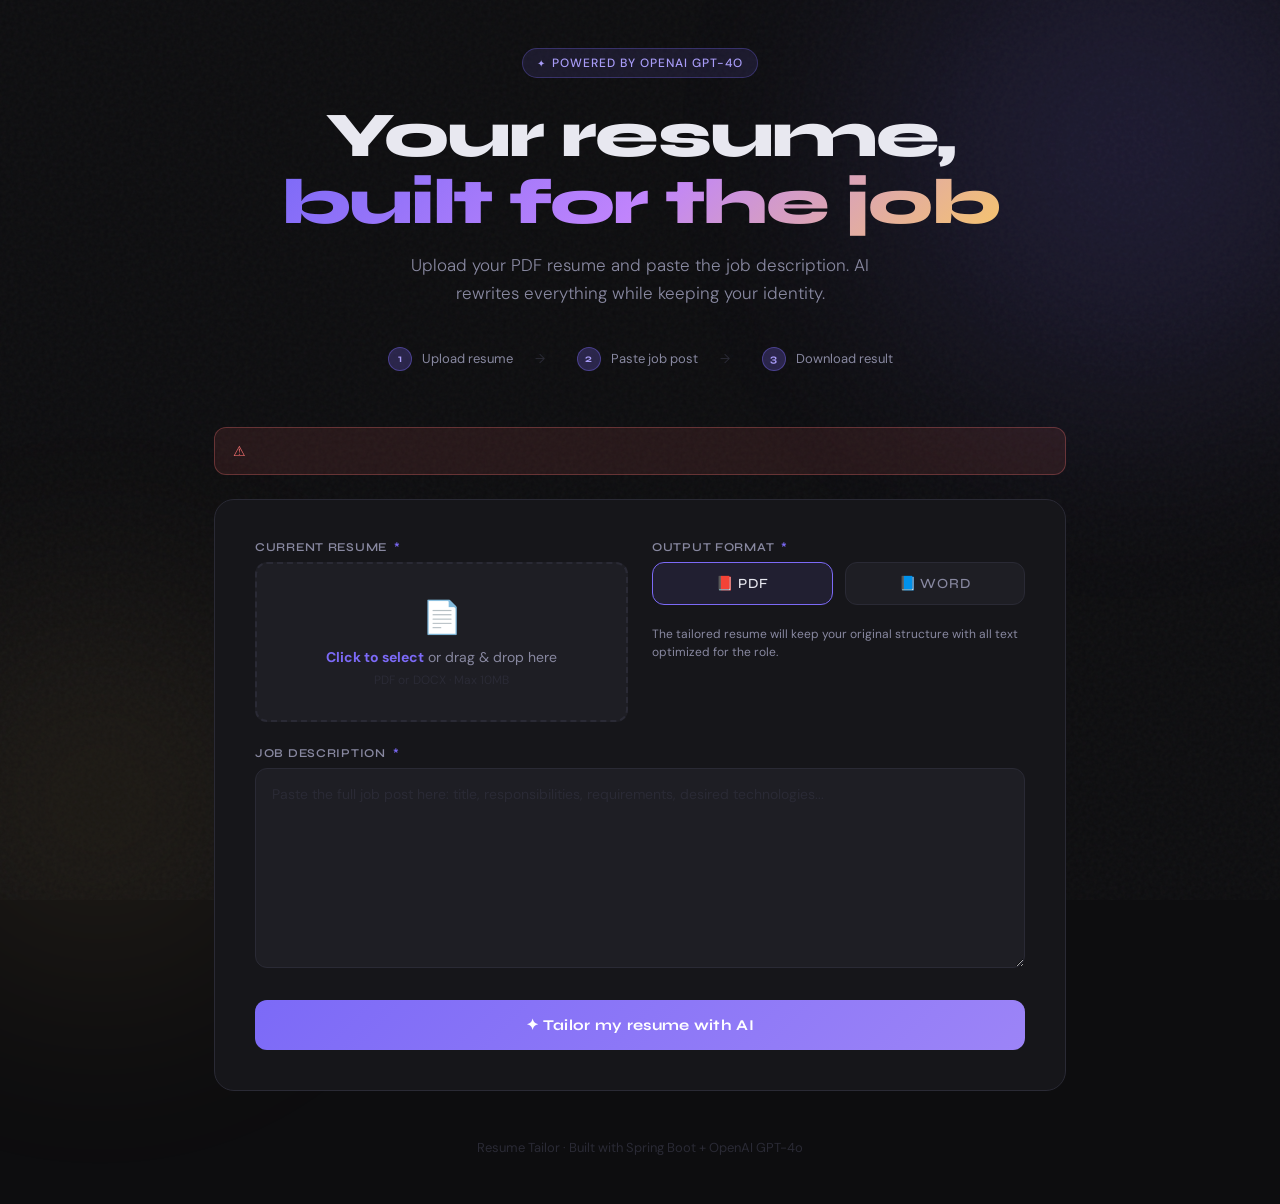
==== src/main/resources/templates/index.html @ 1d0f7785 "base project" ====
<!DOCTYPE html>
<html lang="en" xmlns:th="http://www.thymeleaf.org">
<head>
    <meta charset="UTF-8">
    <meta name="viewport" content="width=device-width, initial-scale=1.0">
    <title>Resume Tailor — AI-Powered Resume Builder</title>
    <link rel="preconnect" href="https://fonts.googleapis.com">
    <link href="https://fonts.googleapis.com/css2?family=Syne:wght@400;600;700;800&family=DM+Sans:wght@300;400;500&display=swap" rel="stylesheet">
    <style>
        *, *::before, *::after { box-sizing: border-box; margin: 0; padding: 0; }

        :root {
            --bg: #0d0d0f;
            --surface: #16161a;
            --surface-2: #1e1e24;
            --border: #2a2a35;
            --accent: #7c6af7;
            --accent-glow: rgba(124, 106, 247, 0.25);
            --accent-2: #f7c56a;
            --text: #e8e8f0;
            --text-muted: #8888a0;
            --success: #4ade80;
            --error: #f87171;
            --radius: 12px;
        }

        body {
            background: var(--bg);
            color: var(--text);
            font-family: 'DM Sans', sans-serif;
            min-height: 100vh;
            overflow-x: hidden;
        }

        /* Background noise texture */
        body::before {
            content: '';
            position: fixed;
            inset: 0;
            background-image: url("data:image/svg+xml,%3Csvg viewBox='0 0 256 256' xmlns='http://www.w3.org/2000/svg'%3E%3Cfilter id='noise'%3E%3CfeTurbulence type='fractalNoise' baseFrequency='0.9' numOctaves='4' stitchTiles='stitch'/%3E%3C/filter%3E%3Crect width='100%25' height='100%25' filter='url(%23noise)' opacity='0.04'/%3E%3C/svg%3E");
            pointer-events: none;
            z-index: 0;
        }

        /* Glow orbs */
        .orb {
            position: fixed;
            border-radius: 50%;
            filter: blur(120px);
            pointer-events: none;
            z-index: 0;
            opacity: 0.15;
        }
        .orb-1 { width: 500px; height: 500px; background: var(--accent); top: -100px; right: -100px; }
        .orb-2 { width: 400px; height: 400px; background: var(--accent-2); bottom: -100px; left: -100px; opacity: 0.08; }

        /* Layout */
        .wrapper {
            position: relative;
            z-index: 1;
            max-width: 900px;
            margin: 0 auto;
            padding: 48px 24px;
        }

        /* Header */
        header {
            text-align: center;
            margin-bottom: 56px;
            animation: fadeDown 0.6s ease both;
        }

        .badge {
            display: inline-flex;
            align-items: center;
            gap: 6px;
            background: rgba(124, 106, 247, 0.12);
            border: 1px solid rgba(124, 106, 247, 0.3);
            color: #a89cf7;
            font-size: 12px;
            font-weight: 500;
            letter-spacing: 0.08em;
            text-transform: uppercase;
            padding: 6px 14px;
            border-radius: 999px;
            margin-bottom: 24px;
        }
        .badge::before { content: '✦'; font-size: 10px; }

        h1 {
            font-family: 'Syne', sans-serif;
            font-size: clamp(36px, 6vw, 64px);
            font-weight: 800;
            line-height: 1.05;
            letter-spacing: -0.03em;
            margin-bottom: 16px;
        }
        h1 .highlight {
            background: linear-gradient(135deg, var(--accent) 0%, #c084fc 50%, var(--accent-2) 100%);
            -webkit-background-clip: text;
            -webkit-text-fill-color: transparent;
            background-clip: text;
        }

        .subtitle {
            color: var(--text-muted);
            font-size: 17px;
            font-weight: 300;
            max-width: 480px;
            margin: 0 auto;
            line-height: 1.6;
        }

        /* Steps */
        .steps {
            display: flex;
            justify-content: center;
            gap: 32px;
            margin: 40px 0 48px;
            flex-wrap: wrap;
        }
        .step {
            display: flex;
            align-items: center;
            gap: 10px;
            font-size: 13px;
            color: var(--text-muted);
        }
        .step-num {
            width: 24px; height: 24px;
            border-radius: 50%;
            background: var(--accent-glow);
            border: 1px solid rgba(124,106,247,0.4);
            color: #a89cf7;
            font-size: 11px;
            font-weight: 700;
            display: flex; align-items: center; justify-content: center;
            font-family: 'Syne', sans-serif;
        }
        .step:not(:last-child)::after {
            content: '→';
            margin-left: 12px;
            color: var(--border);
        }

        /* Error banner */
        .alert {
            padding: 14px 18px;
            border-radius: var(--radius);
            margin-bottom: 24px;
            font-size: 14px;
            display: flex;
            align-items: center;
            gap: 10px;
            animation: fadeDown 0.4s ease both;
        }
        .alert-error {
            background: rgba(248,113,113,0.1);
            border: 1px solid rgba(248,113,113,0.3);
            color: var(--error);
        }

        /* Form card */
        .card {
            background: var(--surface);
            border: 1px solid var(--border);
            border-radius: 20px;
            padding: 40px;
            animation: fadeUp 0.6s ease 0.1s both;
            transition: box-shadow 0.3s;
        }
        .card:hover {
            box-shadow: 0 0 60px rgba(124,106,247,0.06);
        }

        .form-grid {
            display: grid;
            grid-template-columns: 1fr 1fr;
            gap: 24px;
        }
        @media (max-width: 680px) {
            .form-grid { grid-template-columns: 1fr; }
        }

        .field {
            display: flex;
            flex-direction: column;
            gap: 8px;
        }
        .field.full { grid-column: 1 / -1; }

        label {
            font-family: 'Syne', sans-serif;
            font-size: 12px;
            font-weight: 600;
            letter-spacing: 0.06em;
            text-transform: uppercase;
            color: var(--text-muted);
        }
        label span { color: var(--accent); margin-left: 3px; }

        /* Upload zone */
        .upload-zone {
            position: relative;
            border: 2px dashed var(--border);
            border-radius: var(--radius);
            padding: 32px 20px;
            text-align: center;
            cursor: pointer;
            transition: all 0.2s;
            background: var(--surface-2);
        }
        .upload-zone:hover, .upload-zone.drag-over {
            border-color: var(--accent);
            background: rgba(124,106,247,0.05);
        }
        .upload-zone input[type="file"] {
            position: absolute;
            inset: 0;
            opacity: 0;
            cursor: pointer;
            width: 100%;
            height: 100%;
        }
        .upload-icon {
            font-size: 32px;
            margin-bottom: 10px;
            display: block;
            filter: grayscale(0.3);
        }
        .upload-text { font-size: 14px; color: var(--text-muted); }
        .upload-text strong { color: var(--accent); }
        .upload-hint { font-size: 12px; color: var(--border); margin-top: 6px; }
        .file-selected { font-size: 13px; color: var(--success); margin-top: 8px; font-weight: 500; display: none; }

        /* Textarea */
        textarea {
            background: var(--surface-2);
            border: 1px solid var(--border);
            border-radius: var(--radius);
            color: var(--text);
            font-family: 'DM Sans', sans-serif;
            font-size: 14px;
            line-height: 1.6;
            padding: 14px 16px;
            resize: vertical;
            min-height: 200px;
            width: 100%;
            transition: border-color 0.2s, box-shadow 0.2s;
            outline: none;
        }
        textarea:focus {
            border-color: var(--accent);
            box-shadow: 0 0 0 3px var(--accent-glow);
        }
        textarea::placeholder { color: var(--border); }

        /* Format selector */
        .format-options {
            display: flex;
            gap: 12px;
        }
        .format-option {
            flex: 1;
            position: relative;
        }
        .format-option input[type="radio"] { position: absolute; opacity: 0; }
        .format-label {
            display: flex;
            align-items: center;
            justify-content: center;
            gap: 8px;
            padding: 12px;
            border: 1px solid var(--border);
            border-radius: var(--radius);
            cursor: pointer;
            font-size: 14px;
            font-weight: 500;
            background: var(--surface-2);
            transition: all 0.2s;
            color: var(--text-muted);
        }
        .format-option input:checked + .format-label {
            border-color: var(--accent);
            background: rgba(124,106,247,0.1);
            color: var(--text);
        }
        .format-label:hover { border-color: rgba(124,106,247,0.4); }

        /* Submit button */
        .btn-submit {
            width: 100%;
            padding: 16px;
            background: linear-gradient(135deg, var(--accent), #9c84f7);
            color: white;
            border: none;
            border-radius: var(--radius);
            font-family: 'Syne', sans-serif;
            font-size: 15px;
            font-weight: 700;
            letter-spacing: 0.02em;
            cursor: pointer;
            transition: all 0.2s;
            position: relative;
            overflow: hidden;
            margin-top: 8px;
        }
        .btn-submit:hover {
            transform: translateY(-1px);
            box-shadow: 0 8px 30px rgba(124,106,247,0.4);
        }
        .btn-submit:active { transform: translateY(0); }
        .btn-submit:disabled {
            opacity: 0.6;
            cursor: not-allowed;
            transform: none;
        }

        /* Loading overlay */
        .loading-overlay {
            display: none;
            position: fixed;
            inset: 0;
            background: rgba(13,13,15,0.85);
            backdrop-filter: blur(8px);
            z-index: 100;
            align-items: center;
            justify-content: center;
            flex-direction: column;
            gap: 20px;
        }
        .loading-overlay.active { display: flex; }

        .spinner {
            width: 48px; height: 48px;
            border: 3px solid var(--border);
            border-top-color: var(--accent);
            border-radius: 50%;
            animation: spin 0.8s linear infinite;
        }

        .loading-text {
            font-family: 'Syne', sans-serif;
            font-size: 16px;
            color: var(--text-muted);
        }
        .loading-steps { display: flex; flex-direction: column; gap: 8px; margin-top: 8px; }
        .loading-step {
            font-size: 13px;
            color: var(--border);
            display: flex;
            align-items: center;
            gap: 8px;
        }
        .loading-step.active { color: var(--text); }
        .loading-step::before { content: '○'; }
        .loading-step.active::before { content: '◉'; color: var(--accent); }

        /* Footer */
        footer {
            text-align: center;
            margin-top: 48px;
            color: var(--border);
            font-size: 13px;
        }

        /* Animations */
        @keyframes fadeDown {
            from { opacity: 0; transform: translateY(-12px); }
            to { opacity: 1; transform: translateY(0); }
        }
        @keyframes fadeUp {
            from { opacity: 0; transform: translateY(16px); }
            to { opacity: 1; transform: translateY(0); }
        }
        @keyframes spin { to { transform: rotate(360deg); } }
    </style>
</head>
<body>

<div class="orb orb-1"></div>
<div class="orb orb-2"></div>

<div class="loading-overlay" id="loadingOverlay">
    <div class="spinner"></div>
    <div class="loading-text">Processing your resume...</div>
    <div class="loading-steps">
        <div class="loading-step active" id="step-extract">Extracting text from PDF</div>
        <div class="loading-step" id="step-ai">Analyzing with AI (GPT-4o)</div>
        <div class="loading-step" id="step-generate">Generating tailored resume</div>
    </div>
</div>

<div class="wrapper">
    <header>
        <div class="badge">Powered by OpenAI GPT-4o</div>
        <h1>Your resume,<br><span class="highlight">built for the job</span></h1>
        <p class="subtitle">Upload your PDF resume and paste the job description. AI rewrites everything while keeping your identity.</p>

        <div class="steps">
            <div class="step"><span class="step-num">1</span> Upload resume</div>
            <div class="step"><span class="step-num">2</span> Paste job post</div>
            <div class="step"><span class="step-num">3</span> Download result</div>
        </div>
    </header>

    <!-- Error alert -->
    <div th:if="${error}" class="alert alert-error">
        ⚠ <span th:text="${error}"></span>
    </div>

    <div class="card">
        <form th:action="@{/tailor}" method="post" enctype="multipart/form-data" id="tailorForm">
            <div class="form-grid">

                <!-- Upload -->
                <div class="field">
                    <label>Current Resume <span>*</span></label>
                    <div class="upload-zone" id="uploadZone">
                        <input type="file" name="resumeFile" id="resumeFile" accept=".pdf,.docx" required>
                        <span class="upload-icon">📄</span>
                        <div class="upload-text"><strong>Click to select</strong> or drag &amp; drop here</div>
                        <div class="upload-hint">PDF or DOCX · Max 10MB</div>
                        <div class="file-selected" id="fileSelected">✓ <span id="fileName"></span></div>
                    </div>
                </div>

                <!-- Format -->
                <div class="field">
                    <label>Output Format <span>*</span></label>
                    <div class="format-options">
                        <div class="format-option">
                            <input type="radio" name="outputFormat" id="formatPdf" value="pdf" checked>
                            <label class="format-label" for="formatPdf">
                                📕 PDF
                            </label>
                        </div>
                        <div class="format-option">
                            <input type="radio" name="outputFormat" id="formatDocx" value="docx">
                            <label class="format-label" for="formatDocx">
                                📘 Word
                            </label>
                        </div>
                    </div>
                    <p style="font-size:12px; color: var(--text-muted); margin-top: 12px; line-height:1.5;">
                        The tailored resume will keep your original structure with all text optimized for the role.
                    </p>
                </div>

                <!-- Job description -->
                <div class="field full">
                    <label>Job Description <span>*</span></label>
                    <textarea name="jobDescription" id="jobDescription"
                              placeholder="Paste the full job post here: title, responsibilities, requirements, desired technologies..."
                              required></textarea>
                </div>

                <div class="field full">
                    <button type="submit" class="btn-submit" id="submitBtn">
                        ✦ Tailor my resume with AI
                    </button>
                </div>

            </div>
        </form>
    </div>

    <footer>
        Resume Tailor · Built with Spring Boot + OpenAI GPT-4o
    </footer>
</div>

<script>
    // File upload feedback
    const fileInput = document.getElementById('resumeFile');
    const fileSelected = document.getElementById('fileSelected');
    const fileName = document.getElementById('fileName');
    const uploadZone = document.getElementById('uploadZone');

    fileInput.addEventListener('change', () => {
        if (fileInput.files.length > 0) {
            fileName.textContent = fileInput.files[0].name;
            fileSelected.style.display = 'block';
            uploadZone.style.borderColor = 'var(--success)';
        }
    });

    // Drag and drop
    const allowedTypes = [
        'application/pdf',
        'application/vnd.openxmlformats-officedocument.wordprocessingml.document'
    ];
    uploadZone.addEventListener('dragover', (e) => { e.preventDefault(); uploadZone.classList.add('drag-over'); });
    uploadZone.addEventListener('dragleave', () => uploadZone.classList.remove('drag-over'));
    uploadZone.addEventListener('drop', (e) => {
        e.preventDefault();
        uploadZone.classList.remove('drag-over');
        const dt = e.dataTransfer;
        if (dt.files.length > 0 && allowedTypes.includes(dt.files[0].type)) {
            fileInput.files = dt.files;
            fileName.textContent = dt.files[0].name;
            fileSelected.style.display = 'block';
            uploadZone.style.borderColor = 'var(--success)';
        }
    });

    // Loading animation
    const form = document.getElementById('tailorForm');
    const overlay = document.getElementById('loadingOverlay');
    const submitBtn = document.getElementById('submitBtn');

    form.addEventListener('submit', () => {
        overlay.classList.add('active');
        submitBtn.disabled = true;

        // Animate steps
        setTimeout(() => { document.getElementById('step-ai').classList.add('active'); }, 2000);
        setTimeout(() => { document.getElementById('step-generate').classList.add('active'); }, 8000);
    });
</script>
</body>
</html>
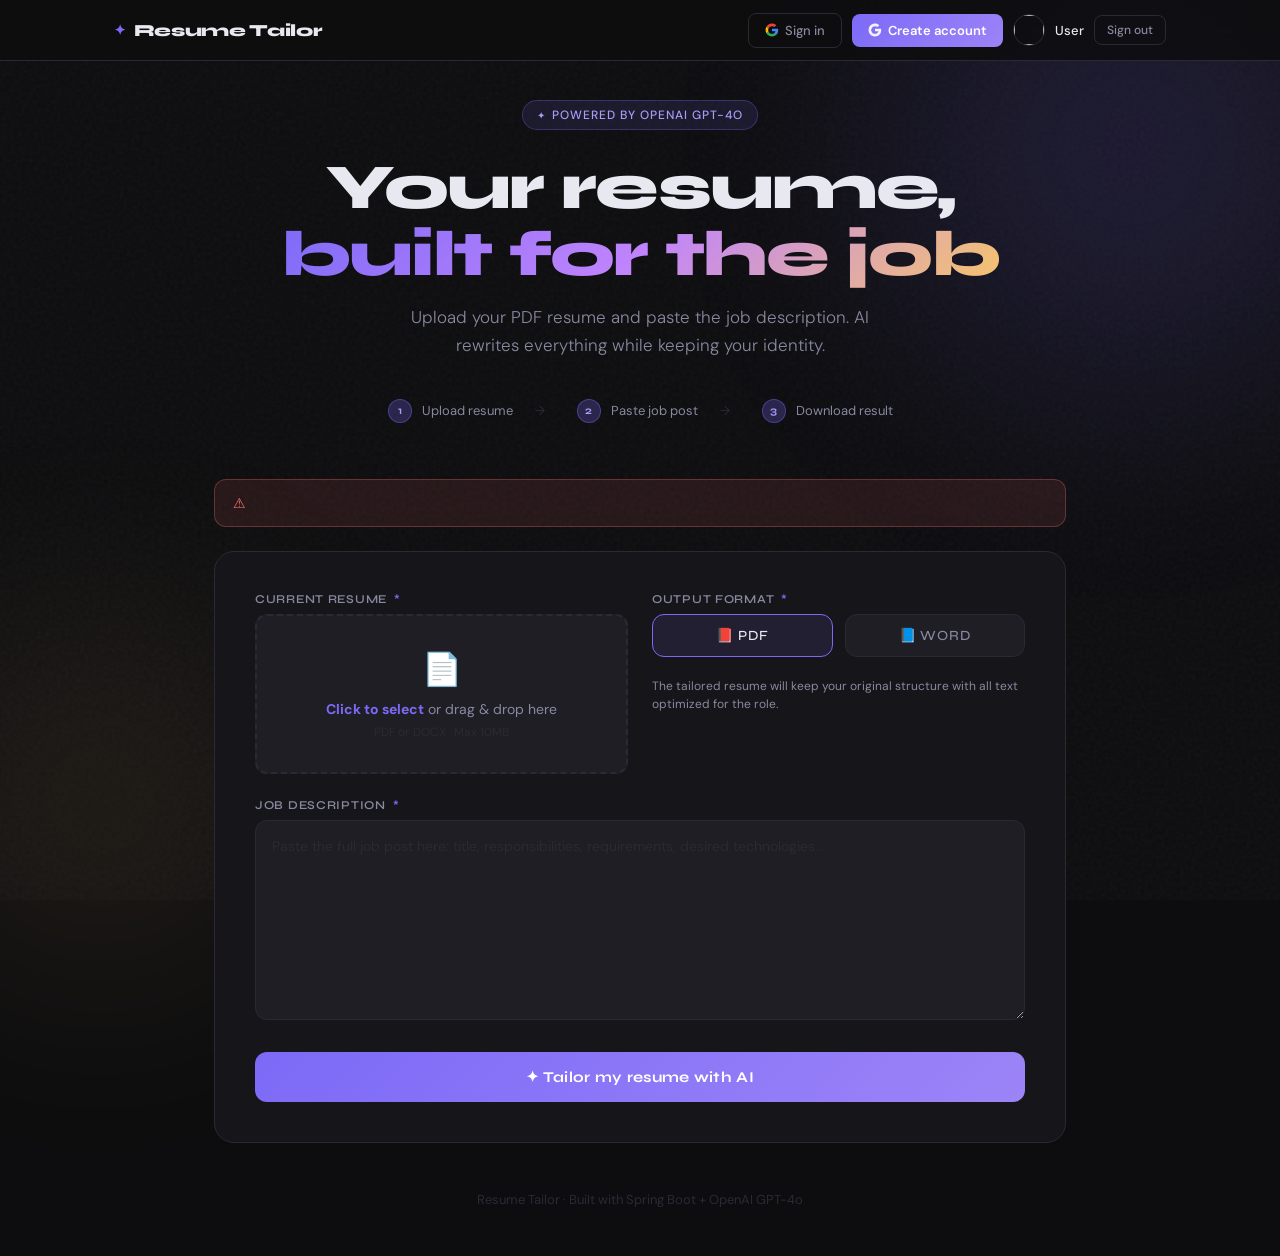
==== commit 88171a35: "feat: login, logout, sign in" ====
--- a/src/main/resources/templates/index.html
+++ b/src/main/resources/templates/index.html
@@ -1,5 +1,5 @@
 <!DOCTYPE html>
-<html lang="en" xmlns:th="http://www.thymeleaf.org">
+<html lang="en" xmlns:th="http://www.thymeleaf.org" xmlns:sec="http://www.thymeleaf.org/extras/spring-security">
 <head>
     <meta charset="UTF-8">
     <meta name="viewport" content="width=device-width, initial-scale=1.0">
@@ -60,7 +60,7 @@
             z-index: 1;
             max-width: 900px;
             margin: 0 auto;
-            padding: 48px 24px;
+            padding: 100px 24px 48px;
         }
 
         /* Header */
@@ -356,6 +356,135 @@
         .loading-step::before { content: '○'; }
         .loading-step.active::before { content: '◉'; color: var(--accent); }
 
+        /* Top Navigation Bar */
+        .topbar {
+            position: fixed;
+            top: 0;
+            left: 0;
+            right: 0;
+            z-index: 50;
+            background: rgba(13, 13, 15, 0.85);
+            backdrop-filter: blur(16px);
+            -webkit-backdrop-filter: blur(16px);
+            border-bottom: 1px solid var(--border);
+        }
+
+        .topbar-inner {
+            max-width: 1100px;
+            margin: 0 auto;
+            padding: 0 24px;
+            height: 60px;
+            display: flex;
+            align-items: center;
+            justify-content: space-between;
+        }
+
+        .topbar-brand {
+            font-family: 'Syne', sans-serif;
+            font-weight: 800;
+            font-size: 17px;
+            letter-spacing: -0.02em;
+            color: var(--text);
+            text-decoration: none;
+            display: flex;
+            align-items: center;
+            gap: 8px;
+        }
+        .topbar-brand::before {
+            content: '✦';
+            color: var(--accent);
+            font-size: 14px;
+        }
+
+        .topbar-actions {
+            display: flex;
+            align-items: center;
+            gap: 10px;
+        }
+
+        .btn-nav-outline {
+            padding: 8px 16px;
+            border: 1px solid var(--border);
+            border-radius: 8px;
+            background: transparent;
+            color: var(--text-muted);
+            font-family: 'DM Sans', sans-serif;
+            font-size: 13px;
+            font-weight: 500;
+            text-decoration: none;
+            cursor: pointer;
+            transition: all 0.2s;
+            display: inline-flex;
+            align-items: center;
+            gap: 6px;
+        }
+        .btn-nav-outline:hover {
+            border-color: var(--accent);
+            color: var(--text);
+        }
+
+        .btn-nav-primary {
+            padding: 8px 16px;
+            border: none;
+            border-radius: 8px;
+            background: linear-gradient(135deg, var(--accent), #9c84f7);
+            color: white;
+            font-family: 'DM Sans', sans-serif;
+            font-size: 13px;
+            font-weight: 600;
+            text-decoration: none;
+            cursor: pointer;
+            transition: all 0.2s;
+            display: inline-flex;
+            align-items: center;
+            gap: 6px;
+        }
+        .btn-nav-primary:hover {
+            transform: translateY(-1px);
+            box-shadow: 0 4px 16px rgba(124, 106, 247, 0.4);
+        }
+
+        .user-menu {
+            display: flex;
+            align-items: center;
+            gap: 10px;
+        }
+
+        .user-avatar {
+            width: 32px;
+            height: 32px;
+            border-radius: 50%;
+            border: 1px solid var(--border);
+            object-fit: cover;
+        }
+
+        .user-name {
+            font-size: 13px;
+            color: var(--text);
+            font-weight: 500;
+            max-width: 140px;
+            white-space: nowrap;
+            overflow: hidden;
+            text-overflow: ellipsis;
+        }
+
+        .btn-logout {
+            padding: 6px 12px;
+            border: 1px solid var(--border);
+            border-radius: 8px;
+            background: transparent;
+            color: var(--text-muted);
+            font-family: 'DM Sans', sans-serif;
+            font-size: 12px;
+            font-weight: 500;
+            cursor: pointer;
+            transition: all 0.2s;
+        }
+        .btn-logout:hover {
+            border-color: var(--error);
+            color: var(--error);
+        }
+
         /* Footer */
         footer {
             text-align: center;
@@ -377,6 +506,46 @@
     </style>
 </head>
 <body>
+
+<nav class="topbar">
+    <div class="topbar-inner">
+        <a href="/" class="topbar-brand">Resume Tailor</a>
+        <div class="topbar-actions">
+            <!-- Not authenticated -->
+            <div sec:authorize="!isAuthenticated()" style="display:flex;align-items:center;gap:10px;">
+                <a href="/oauth2/authorization/google" class="btn-nav-outline">
+                    <svg width="14" height="14" viewBox="0 0 24 24" fill="none" xmlns="http://www.w3.org/2000/svg">
+                        <path d="M22.56 12.25c0-.78-.07-1.53-.2-2.25H12v4.26h5.92c-.26 1.37-1.04 2.53-2.21 3.31v2.77h3.57c2.08-1.92 3.28-4.74 3.28-8.09z" fill="#4285F4"/>
+                        <path d="M12 23c2.97 0 5.46-.98 7.28-2.66l-3.57-2.77c-.98.66-2.23 1.06-3.71 1.06-2.86 0-5.29-1.93-6.16-4.53H2.18v2.84C3.99 20.53 7.7 23 12 23z" fill="#34A853"/>
+                        <path d="M5.84 14.09c-.22-.66-.35-1.36-.35-2.09s.13-1.43.35-2.09V7.07H2.18C1.43 8.55 1 10.22 1 12s.43 3.45 1.18 4.93l3.66-2.84z" fill="#FBBC05"/>
+                        <path d="M12 5.38c1.62 0 3.06.56 4.21 1.64l3.15-3.15C17.45 2.09 14.97 1 12 1 7.7 1 3.99 3.47 2.18 7.07l3.66 2.84c.87-2.6 3.3-4.53 6.16-4.53z" fill="#EA4335"/>
+                    </svg>
+                    Sign in
+                </a>
+                <a href="/oauth2/authorization/google" class="btn-nav-primary">
+                    <svg width="14" height="14" viewBox="0 0 24 24" fill="none" xmlns="http://www.w3.org/2000/svg">
+                        <path d="M22.56 12.25c0-.78-.07-1.53-.2-2.25H12v4.26h5.92c-.26 1.37-1.04 2.53-2.21 3.31v2.77h3.57c2.08-1.92 3.28-4.74 3.28-8.09z" fill="white" opacity="0.9"/>
+                        <path d="M12 23c2.97 0 5.46-.98 7.28-2.66l-3.57-2.77c-.98.66-2.23 1.06-3.71 1.06-2.86 0-5.29-1.93-6.16-4.53H2.18v2.84C3.99 20.53 7.7 23 12 23z" fill="white" opacity="0.9"/>
+                        <path d="M5.84 14.09c-.22-.66-.35-1.36-.35-2.09s.13-1.43.35-2.09V7.07H2.18C1.43 8.55 1 10.22 1 12s.43 3.45 1.18 4.93l3.66-2.84z" fill="white" opacity="0.9"/>
+                        <path d="M12 5.38c1.62 0 3.06.56 4.21 1.64l3.15-3.15C17.45 2.09 14.97 1 12 1 7.7 1 3.99 3.47 2.18 7.07l3.66 2.84c.87-2.6 3.3-4.53 6.16-4.53z" fill="white" opacity="0.9"/>
+                    </svg>
+                    Create account
+                </a>
+            </div>
+            <!-- Authenticated -->
+            <div sec:authorize="isAuthenticated()" class="user-menu">
+                <img class="user-avatar"
+                     th:src="${#authentication.principal.attributes['picture']}"
+                     th:alt="${#authentication.principal.attributes['name']}"
+                     onerror="this.style.display='none'"/>
+                <span class="user-name" th:text="${#authentication.principal.attributes['name']}">User</span>
+                <form th:action="@{/logout}" method="post" style="margin:0;">
+                    <button type="submit" class="btn-logout">Sign out</button>
+                </form>
+            </div>
+        </div>
+    </div>
+</nav>
 
 <div class="orb orb-1"></div>
 <div class="orb orb-2"></div>
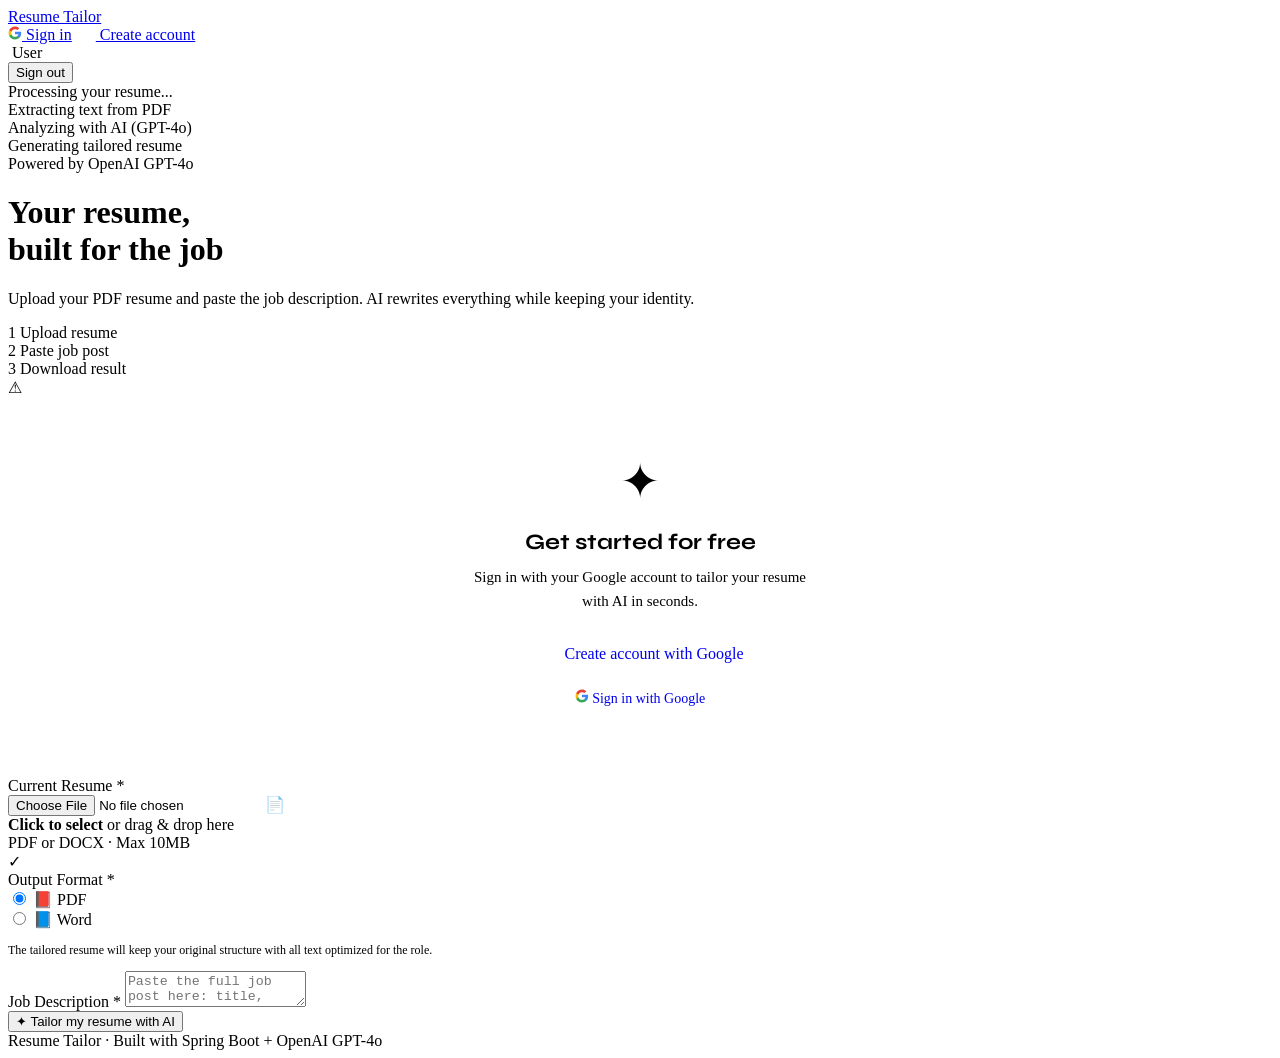
==== commit 5539c24c: "fix: landing page ready and css and HTML in different pages" ====
--- a/src/main/resources/templates/index.html
+++ b/src/main/resources/templates/index.html
@@ -6,504 +6,8 @@
     <title>Resume Tailor — AI-Powered Resume Builder</title>
     <link rel="preconnect" href="https://fonts.googleapis.com">
     <link href="https://fonts.googleapis.com/css2?family=Syne:wght@400;600;700;800&family=DM+Sans:wght@300;400;500&display=swap" rel="stylesheet">
-    <style>
-        *, *::before, *::after { box-sizing: border-box; margin: 0; padding: 0; }
-
-        :root {
-            --bg: #0d0d0f;
-            --surface: #16161a;
-            --surface-2: #1e1e24;
-            --border: #2a2a35;
-            --accent: #7c6af7;
-            --accent-glow: rgba(124, 106, 247, 0.25);
-            --accent-2: #f7c56a;
-            --text: #e8e8f0;
-            --text-muted: #8888a0;
-            --success: #4ade80;
-            --error: #f87171;
-            --radius: 12px;
-        }
-
-        body {
-            background: var(--bg);
-            color: var(--text);
-            font-family: 'DM Sans', sans-serif;
-            min-height: 100vh;
-            overflow-x: hidden;
-        }
-
-        /* Background noise texture */
-        body::before {
-            content: '';
-            position: fixed;
-            inset: 0;
-            background-image: url("data:image/svg+xml,%3Csvg viewBox='0 0 256 256' xmlns='http://www.w3.org/2000/svg'%3E%3Cfilter id='noise'%3E%3CfeTurbulence type='fractalNoise' baseFrequency='0.9' numOctaves='4' stitchTiles='stitch'/%3E%3C/filter%3E%3Crect width='100%25' height='100%25' filter='url(%23noise)' opacity='0.04'/%3E%3C/svg%3E");
-            pointer-events: none;
-            z-index: 0;
-        }
-
-        /* Glow orbs */
-        .orb {
-            position: fixed;
-            border-radius: 50%;
-            filter: blur(120px);
-            pointer-events: none;
-            z-index: 0;
-            opacity: 0.15;
-        }
-        .orb-1 { width: 500px; height: 500px; background: var(--accent); top: -100px; right: -100px; }
-        .orb-2 { width: 400px; height: 400px; background: var(--accent-2); bottom: -100px; left: -100px; opacity: 0.08; }
-
-        /* Layout */
-        .wrapper {
-            position: relative;
-            z-index: 1;
-            max-width: 900px;
-            margin: 0 auto;
-            padding: 100px 24px 48px;
-        }
-
-        /* Header */
-        header {
-            text-align: center;
-            margin-bottom: 56px;
-            animation: fadeDown 0.6s ease both;
-        }
-
-        .badge {
-            display: inline-flex;
-            align-items: center;
-            gap: 6px;
-            background: rgba(124, 106, 247, 0.12);
-            border: 1px solid rgba(124, 106, 247, 0.3);
-            color: #a89cf7;
-            font-size: 12px;
-            font-weight: 500;
-            letter-spacing: 0.08em;
-            text-transform: uppercase;
-            padding: 6px 14px;
-            border-radius: 999px;
-            margin-bottom: 24px;
-        }
-        .badge::before { content: '✦'; font-size: 10px; }
-
-        h1 {
-            font-family: 'Syne', sans-serif;
-            font-size: clamp(36px, 6vw, 64px);
-            font-weight: 800;
-            line-height: 1.05;
-            letter-spacing: -0.03em;
-            margin-bottom: 16px;
-        }
-        h1 .highlight {
-            background: linear-gradient(135deg, var(--accent) 0%, #c084fc 50%, var(--accent-2) 100%);
-            -webkit-background-clip: text;
-            -webkit-text-fill-color: transparent;
-            background-clip: text;
-        }
-
-        .subtitle {
-            color: var(--text-muted);
-            font-size: 17px;
-            font-weight: 300;
-            max-width: 480px;
-            margin: 0 auto;
-            line-height: 1.6;
-        }
-
-        /* Steps */
-        .steps {
-            display: flex;
-            justify-content: center;
-            gap: 32px;
-            margin: 40px 0 48px;
-            flex-wrap: wrap;
-        }
-        .step {
-            display: flex;
-            align-items: center;
-            gap: 10px;
-            font-size: 13px;
-            color: var(--text-muted);
-        }
-        .step-num {
-            width: 24px; height: 24px;
-            border-radius: 50%;
-            background: var(--accent-glow);
-            border: 1px solid rgba(124,106,247,0.4);
-            color: #a89cf7;
-            font-size: 11px;
-            font-weight: 700;
-            display: flex; align-items: center; justify-content: center;
-            font-family: 'Syne', sans-serif;
-        }
-        .step:not(:last-child)::after {
-            content: '→';
-            margin-left: 12px;
-            color: var(--border);
-        }
-
-        /* Error banner */
-        .alert {
-            padding: 14px 18px;
-            border-radius: var(--radius);
-            margin-bottom: 24px;
-            font-size: 14px;
-            display: flex;
-            align-items: center;
-            gap: 10px;
-            animation: fadeDown 0.4s ease both;
-        }
-        .alert-error {
-            background: rgba(248,113,113,0.1);
-            border: 1px solid rgba(248,113,113,0.3);
-            color: var(--error);
-        }
-
-        /* Form card */
-        .card {
-            background: var(--surface);
-            border: 1px solid var(--border);
-            border-radius: 20px;
-            padding: 40px;
-            animation: fadeUp 0.6s ease 0.1s both;
-            transition: box-shadow 0.3s;
-        }
-        .card:hover {
-            box-shadow: 0 0 60px rgba(124,106,247,0.06);
-        }
-
-        .form-grid {
-            display: grid;
-            grid-template-columns: 1fr 1fr;
-            gap: 24px;
-        }
-        @media (max-width: 680px) {
-            .form-grid { grid-template-columns: 1fr; }
-        }
-
-        .field {
-            display: flex;
-            flex-direction: column;
-            gap: 8px;
-        }
-        .field.full { grid-column: 1 / -1; }
-
-        label {
-            font-family: 'Syne', sans-serif;
-            font-size: 12px;
-            font-weight: 600;
-            letter-spacing: 0.06em;
-            text-transform: uppercase;
-            color: var(--text-muted);
-        }
-        label span { color: var(--accent); margin-left: 3px; }
-
-        /* Upload zone */
-        .upload-zone {
-            position: relative;
-            border: 2px dashed var(--border);
-            border-radius: var(--radius);
-            padding: 32px 20px;
-            text-align: center;
-            cursor: pointer;
-            transition: all 0.2s;
-            background: var(--surface-2);
-        }
-        .upload-zone:hover, .upload-zone.drag-over {
-            border-color: var(--accent);
-            background: rgba(124,106,247,0.05);
-        }
-        .upload-zone input[type="file"] {
-            position: absolute;
-            inset: 0;
-            opacity: 0;
-            cursor: pointer;
-            width: 100%;
-            height: 100%;
-        }
-        .upload-icon {
-            font-size: 32px;
-            margin-bottom: 10px;
-            display: block;
-            filter: grayscale(0.3);
-        }
-        .upload-text { font-size: 14px; color: var(--text-muted); }
-        .upload-text strong { color: var(--accent); }
-        .upload-hint { font-size: 12px; color: var(--border); margin-top: 6px; }
-        .file-selected { font-size: 13px; color: var(--success); margin-top: 8px; font-weight: 500; display: none; }
-
-        /* Textarea */
-        textarea {
-            background: var(--surface-2);
-            border: 1px solid var(--border);
-            border-radius: var(--radius);
-            color: var(--text);
-            font-family: 'DM Sans', sans-serif;
-            font-size: 14px;
-            line-height: 1.6;
-            padding: 14px 16px;
-            resize: vertical;
-            min-height: 200px;
-            width: 100%;
-            transition: border-color 0.2s, box-shadow 0.2s;
-            outline: none;
-        }
-        textarea:focus {
-            border-color: var(--accent);
-            box-shadow: 0 0 0 3px var(--accent-glow);
-        }
-        textarea::placeholder { color: var(--border); }
-
-        /* Format selector */
-        .format-options {
-            display: flex;
-            gap: 12px;
-        }
-        .format-option {
-            flex: 1;
-            position: relative;
-        }
-        .format-option input[type="radio"] { position: absolute; opacity: 0; }
-        .format-label {
-            display: flex;
-            align-items: center;
-            justify-content: center;
-            gap: 8px;
-            padding: 12px;
-            border: 1px solid var(--border);
-            border-radius: var(--radius);
-            cursor: pointer;
-            font-size: 14px;
-            font-weight: 500;
-            background: var(--surface-2);
-            transition: all 0.2s;
-            color: var(--text-muted);
-        }
-        .format-option input:checked + .format-label {
-            border-color: var(--accent);
-            background: rgba(124,106,247,0.1);
-            color: var(--text);
-        }
-        .format-label:hover { border-color: rgba(124,106,247,0.4); }
-
-        /* Submit button */
-        .btn-submit {
-            width: 100%;
-            padding: 16px;
-            background: linear-gradient(135deg, var(--accent), #9c84f7);
-            color: white;
-            border: none;
-            border-radius: var(--radius);
-            font-family: 'Syne', sans-serif;
-            font-size: 15px;
-            font-weight: 700;
-            letter-spacing: 0.02em;
-            cursor: pointer;
-            transition: all 0.2s;
-            position: relative;
-            overflow: hidden;
-            margin-top: 8px;
-        }
-        .btn-submit:hover {
-            transform: translateY(-1px);
-            box-shadow: 0 8px 30px rgba(124,106,247,0.4);
-        }
-        .btn-submit:active { transform: translateY(0); }
-        .btn-submit:disabled {
-            opacity: 0.6;
-            cursor: not-allowed;
-            transform: none;
-        }
-
-        /* Loading overlay */
-        .loading-overlay {
-            display: none;
-            position: fixed;
-            inset: 0;
-            background: rgba(13,13,15,0.85);
-            backdrop-filter: blur(8px);
-            z-index: 100;
-            align-items: center;
-            justify-content: center;
-            flex-direction: column;
-            gap: 20px;
-        }
-        .loading-overlay.active { display: flex; }
-
-        .spinner {
-            width: 48px; height: 48px;
-            border: 3px solid var(--border);
-            border-top-color: var(--accent);
-            border-radius: 50%;
-            animation: spin 0.8s linear infinite;
-        }
-
-        .loading-text {
-            font-family: 'Syne', sans-serif;
-            font-size: 16px;
-            color: var(--text-muted);
-        }
-        .loading-steps { display: flex; flex-direction: column; gap: 8px; margin-top: 8px; }
-        .loading-step {
-            font-size: 13px;
-            color: var(--border);
-            display: flex;
-            align-items: center;
-            gap: 8px;
-        }
-        .loading-step.active { color: var(--text); }
-        .loading-step::before { content: '○'; }
-        .loading-step.active::before { content: '◉'; color: var(--accent); }
-
-        /* Top Navigation Bar */
-        .topbar {
-            position: fixed;
-            top: 0;
-            left: 0;
-            right: 0;
-            z-index: 50;
-            background: rgba(13, 13, 15, 0.85);
-            backdrop-filter: blur(16px);
-            -webkit-backdrop-filter: blur(16px);
-            border-bottom: 1px solid var(--border);
-        }
-
-        .topbar-inner {
-            max-width: 1100px;
-            margin: 0 auto;
-            padding: 0 24px;
-            height: 60px;
-            display: flex;
-            align-items: center;
-            justify-content: space-between;
-        }
-
-        .topbar-brand {
-            font-family: 'Syne', sans-serif;
-            font-weight: 800;
-            font-size: 17px;
-            letter-spacing: -0.02em;
-            color: var(--text);
-            text-decoration: none;
-            display: flex;
-            align-items: center;
-            gap: 8px;
-        }
-        .topbar-brand::before {
-            content: '✦';
-            color: var(--accent);
-            font-size: 14px;
-        }
-
-        .topbar-actions {
-            display: flex;
-            align-items: center;
-            gap: 10px;
-        }
-
-        .btn-nav-outline {
-            padding: 8px 16px;
-            border: 1px solid var(--border);
-            border-radius: 8px;
-            background: transparent;
-            color: var(--text-muted);
-            font-family: 'DM Sans', sans-serif;
-            font-size: 13px;
-            font-weight: 500;
-            text-decoration: none;
-            cursor: pointer;
-            transition: all 0.2s;
-            display: inline-flex;
-            align-items: center;
-            gap: 6px;
-        }
-        .btn-nav-outline:hover {
-            border-color: var(--accent);
-            color: var(--text);
-        }
-
-        .btn-nav-primary {
-            padding: 8px 16px;
-            border: none;
-            border-radius: 8px;
-            background: linear-gradient(135deg, var(--accent), #9c84f7);
-            color: white;
-            font-family: 'DM Sans', sans-serif;
-            font-size: 13px;
-            font-weight: 600;
-            text-decoration: none;
-            cursor: pointer;
-            transition: all 0.2s;
-            display: inline-flex;
-            align-items: center;
-            gap: 6px;
-        }
-        .btn-nav-primary:hover {
-            transform: translateY(-1px);
-            box-shadow: 0 4px 16px rgba(124, 106, 247, 0.4);
-        }
-
-        .user-menu {
-            display: flex;
-            align-items: center;
-            gap: 10px;
-        }
-
-        .user-avatar {
-            width: 32px;
-            height: 32px;
-            border-radius: 50%;
-            border: 1px solid var(--border);
-            object-fit: cover;
-        }
-
-        .user-name {
-            font-size: 13px;
-            color: var(--text);
-            font-weight: 500;
-            max-width: 140px;
-            white-space: nowrap;
-            overflow: hidden;
-            text-overflow: ellipsis;
-        }
-
-        .btn-logout {
-            padding: 6px 12px;
-            border: 1px solid var(--border);
-            border-radius: 8px;
-            background: transparent;
-            color: var(--text-muted);
-            font-family: 'DM Sans', sans-serif;
-            font-size: 12px;
-            font-weight: 500;
-            cursor: pointer;
-            transition: all 0.2s;
-        }
-        .btn-logout:hover {
-            border-color: var(--error);
-            color: var(--error);
-        }
-
-        /* Footer */
-        footer {
-            text-align: center;
-            margin-top: 48px;
-            color: var(--border);
-            font-size: 13px;
-        }
-
-        /* Animations */
-        @keyframes fadeDown {
-            from { opacity: 0; transform: translateY(-12px); }
-            to { opacity: 1; transform: translateY(0); }
-        }
-        @keyframes fadeUp {
-            from { opacity: 0; transform: translateY(16px); }
-            to { opacity: 1; transform: translateY(0); }
-        }
-        @keyframes spin { to { transform: rotate(360deg); } }
-    </style>
+    <link rel="stylesheet" th:href="@{/css/base.css}">
+    <link rel="stylesheet" th:href="@{/css/index.css}">
 </head>
 <body>
 
@@ -578,7 +82,35 @@
         ⚠ <span th:text="${error}"></span>
     </div>
 
-    <div class="card">
+    <!-- Login card (unauthenticated) -->
+    <div class="card" sec:authorize="!isAuthenticated()" style="text-align:center; padding: 56px 40px;">
+        <div style="font-size:48px; margin-bottom:20px;">✦</div>
+        <h2 style="font-family:'Syne',sans-serif; font-size:22px; font-weight:700; margin-bottom:10px;">Get started for free</h2>
+        <p style="color:var(--text-muted); font-size:15px; max-width:360px; margin:0 auto 32px; line-height:1.6;">Sign in with your Google account to tailor your resume with AI in seconds.</p>
+        <div style="display:flex; flex-direction:column; gap:12px; max-width:320px; margin:0 auto;">
+            <a href="/oauth2/authorization/google" class="btn-submit" style="text-decoration:none; display:flex; align-items:center; justify-content:center; gap:10px; margin-top:0;">
+                <svg width="18" height="18" viewBox="0 0 24 24" fill="none" xmlns="http://www.w3.org/2000/svg">
+                    <path d="M22.56 12.25c0-.78-.07-1.53-.2-2.25H12v4.26h5.92c-.26 1.37-1.04 2.53-2.21 3.31v2.77h3.57c2.08-1.92 3.28-4.74 3.28-8.09z" fill="white" opacity="0.9"/>
+                    <path d="M12 23c2.97 0 5.46-.98 7.28-2.66l-3.57-2.77c-.98.66-2.23 1.06-3.71 1.06-2.86 0-5.29-1.93-6.16-4.53H2.18v2.84C3.99 20.53 7.7 23 12 23z" fill="white" opacity="0.9"/>
+                    <path d="M5.84 14.09c-.22-.66-.35-1.36-.35-2.09s.13-1.43.35-2.09V7.07H2.18C1.43 8.55 1 10.22 1 12s.43 3.45 1.18 4.93l3.66-2.84z" fill="white" opacity="0.9"/>
+                    <path d="M12 5.38c1.62 0 3.06.56 4.21 1.64l3.15-3.15C17.45 2.09 14.97 1 12 1 7.7 1 3.99 3.47 2.18 7.07l3.66 2.84c.87-2.6 3.3-4.53 6.16-4.53z" fill="white" opacity="0.9"/>
+                </svg>
+                Create account with Google
+            </a>
+            <a href="/oauth2/authorization/google" class="btn-nav-outline" style="text-decoration:none; justify-content:center; padding:14px 16px; font-size:14px;">
+                <svg width="14" height="14" viewBox="0 0 24 24" fill="none" xmlns="http://www.w3.org/2000/svg">
+                    <path d="M22.56 12.25c0-.78-.07-1.53-.2-2.25H12v4.26h5.92c-.26 1.37-1.04 2.53-2.21 3.31v2.77h3.57c2.08-1.92 3.28-4.74 3.28-8.09z" fill="#4285F4"/>
+                    <path d="M12 23c2.97 0 5.46-.98 7.28-2.66l-3.57-2.77c-.98.66-2.23 1.06-3.71 1.06-2.86 0-5.29-1.93-6.16-4.53H2.18v2.84C3.99 20.53 7.7 23 12 23z" fill="#34A853"/>
+                    <path d="M5.84 14.09c-.22-.66-.35-1.36-.35-2.09s.13-1.43.35-2.09V7.07H2.18C1.43 8.55 1 10.22 1 12s.43 3.45 1.18 4.93l3.66-2.84z" fill="#FBBC05"/>
+                    <path d="M12 5.38c1.62 0 3.06.56 4.21 1.64l3.15-3.15C17.45 2.09 14.97 1 12 1 7.7 1 3.99 3.47 2.18 7.07l3.66 2.84c.87-2.6 3.3-4.53 6.16-4.53z" fill="#EA4335"/>
+                </svg>
+                Sign in with Google
+            </a>
+        </div>
+    </div>
+
+    <!-- Form card (authenticated) -->
+    <div class="card" sec:authorize="isAuthenticated()">
         <form th:action="@{/tailor}" method="post" enctype="multipart/form-data" id="tailorForm">
             <div class="form-grid">
 
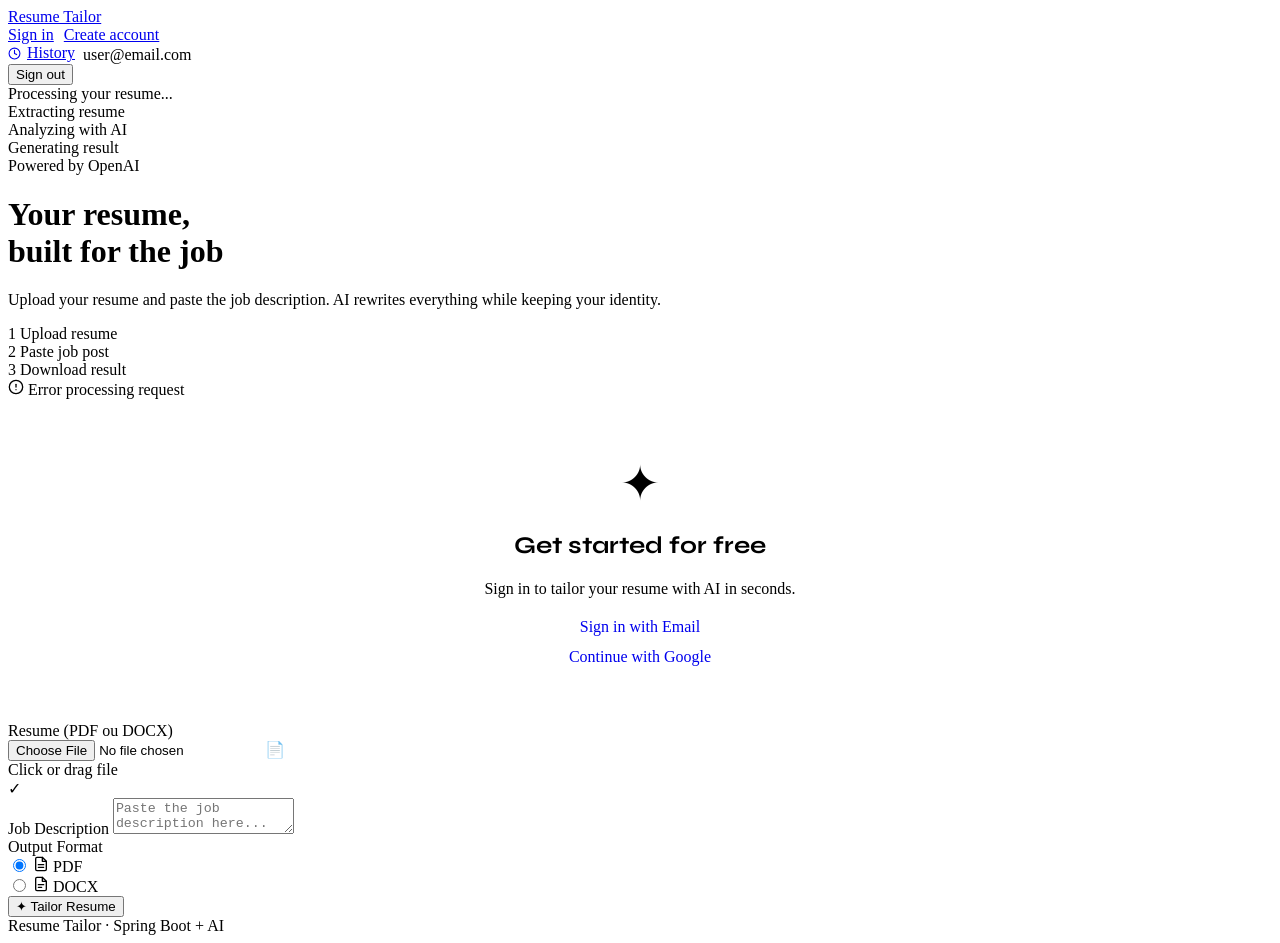
==== commit 0df7ecee: "fix: redesign UI components and fix unstyled form fields - Move shared input, card, label and alert " ====
--- a/src/main/resources/templates/index.html
+++ b/src/main/resources/templates/index.html
@@ -1,51 +1,54 @@
 <!DOCTYPE html>
-<html lang="en" xmlns:th="http://www.thymeleaf.org" xmlns:sec="http://www.thymeleaf.org/extras/spring-security">
+<html lang="en"
+      xmlns:th="http://www.thymeleaf.org"
+      xmlns:sec="http://www.thymeleaf.org/extras/spring-security">
 <head>
     <meta charset="UTF-8">
     <meta name="viewport" content="width=device-width, initial-scale=1.0">
     <title>Resume Tailor — AI-Powered Resume Builder</title>
+
     <link rel="preconnect" href="https://fonts.googleapis.com">
     <link href="https://fonts.googleapis.com/css2?family=Syne:wght@400;600;700;800&family=DM+Sans:wght@300;400;500&display=swap" rel="stylesheet">
+
+    <link rel="icon" type="image/png" th:href="@{/favicon.png}">
     <link rel="stylesheet" th:href="@{/css/base.css}">
     <link rel="stylesheet" th:href="@{/css/index.css}">
 </head>
+
 <body>
 
 <nav class="topbar">
     <div class="topbar-inner">
+
         <a href="/" class="topbar-brand">Resume Tailor</a>
+
         <div class="topbar-actions">
-            <!-- Not authenticated -->
-            <div sec:authorize="!isAuthenticated()" style="display:flex;align-items:center;gap:10px;">
-                <a href="/oauth2/authorization/google" class="btn-nav-outline">
-                    <svg width="14" height="14" viewBox="0 0 24 24" fill="none" xmlns="http://www.w3.org/2000/svg">
-                        <path d="M22.56 12.25c0-.78-.07-1.53-.2-2.25H12v4.26h5.92c-.26 1.37-1.04 2.53-2.21 3.31v2.77h3.57c2.08-1.92 3.28-4.74 3.28-8.09z" fill="#4285F4"/>
-                        <path d="M12 23c2.97 0 5.46-.98 7.28-2.66l-3.57-2.77c-.98.66-2.23 1.06-3.71 1.06-2.86 0-5.29-1.93-6.16-4.53H2.18v2.84C3.99 20.53 7.7 23 12 23z" fill="#34A853"/>
-                        <path d="M5.84 14.09c-.22-.66-.35-1.36-.35-2.09s.13-1.43.35-2.09V7.07H2.18C1.43 8.55 1 10.22 1 12s.43 3.45 1.18 4.93l3.66-2.84z" fill="#FBBC05"/>
-                        <path d="M12 5.38c1.62 0 3.06.56 4.21 1.64l3.15-3.15C17.45 2.09 14.97 1 12 1 7.7 1 3.99 3.47 2.18 7.07l3.66 2.84c.87-2.6 3.3-4.53 6.16-4.53z" fill="#EA4335"/>
-                    </svg>
-                    Sign in
+
+            <div sec:authorize="!isAuthenticated()" style="display:flex; gap:10px;">
+                <a href="/login" class="btn-nav-outline">Sign in</a>
+                <a href="/register" class="btn-nav-primary">Create account</a>
+            </div>
+
+            <div sec:authorize="isAuthenticated()" class="user-menu">
+
+                <a href="/history" class="btn-nav-outline" style="display:inline-flex; align-items:center; gap:6px;">
+                    <svg xmlns="http://www.w3.org/2000/svg" width="13" height="13" viewBox="0 0 24 24" fill="none" stroke="currentColor" stroke-width="2" stroke-linecap="round" stroke-linejoin="round" aria-hidden="true"><circle cx="12" cy="12" r="10"/><polyline points="12 6 12 12 16 14"/></svg>
+                    History
                 </a>
-                <a href="/oauth2/authorization/google" class="btn-nav-primary">
-                    <svg width="14" height="14" viewBox="0 0 24 24" fill="none" xmlns="http://www.w3.org/2000/svg">
-                        <path d="M22.56 12.25c0-.78-.07-1.53-.2-2.25H12v4.26h5.92c-.26 1.37-1.04 2.53-2.21 3.31v2.77h3.57c2.08-1.92 3.28-4.74 3.28-8.09z" fill="white" opacity="0.9"/>
-                        <path d="M12 23c2.97 0 5.46-.98 7.28-2.66l-3.57-2.77c-.98.66-2.23 1.06-3.71 1.06-2.86 0-5.29-1.93-6.16-4.53H2.18v2.84C3.99 20.53 7.7 23 12 23z" fill="white" opacity="0.9"/>
-                        <path d="M5.84 14.09c-.22-.66-.35-1.36-.35-2.09s.13-1.43.35-2.09V7.07H2.18C1.43 8.55 1 10.22 1 12s.43 3.45 1.18 4.93l3.66-2.84z" fill="white" opacity="0.9"/>
-                        <path d="M12 5.38c1.62 0 3.06.56 4.21 1.64l3.15-3.15C17.45 2.09 14.97 1 12 1 7.7 1 3.99 3.47 2.18 7.07l3.66 2.84c.87-2.6 3.3-4.53 6.16-4.53z" fill="white" opacity="0.9"/>
-                    </svg>
-                    Create account
-                </a>
-            </div>
-            <!-- Authenticated -->
-            <div sec:authorize="isAuthenticated()" class="user-menu">
+
                 <img class="user-avatar"
+                     th:if="${#authentication.principal instanceof T(org.springframework.security.oauth2.core.user.OAuth2User)}"
                      th:src="${#authentication.principal.attributes['picture']}"
-                     th:alt="${#authentication.principal.attributes['name']}"
                      onerror="this.style.display='none'"/>
-                <span class="user-name" th:text="${#authentication.principal.attributes['name']}">User</span>
-                <form th:action="@{/logout}" method="post" style="margin:0;">
+
+                <span class="user-name" th:text="${#authentication.name}">
+                    user@email.com
+                </span>
+
+                <form th:action="@{/logout}" method="post">
                     <button type="submit" class="btn-logout">Sign out</button>
                 </form>
+
             </div>
         </div>
     </div>
@@ -57,18 +60,28 @@
 <div class="loading-overlay" id="loadingOverlay">
     <div class="spinner"></div>
     <div class="loading-text">Processing your resume...</div>
+
     <div class="loading-steps">
-        <div class="loading-step active" id="step-extract">Extracting text from PDF</div>
-        <div class="loading-step" id="step-ai">Analyzing with AI (GPT-4o)</div>
-        <div class="loading-step" id="step-generate">Generating tailored resume</div>
+        <div class="loading-step active" id="step-extract">Extracting resume</div>
+        <div class="loading-step" id="step-ai">Analyzing with AI</div>
+        <div class="loading-step" id="step-generate">Generating result</div>
     </div>
 </div>
 
 <div class="wrapper">
+
     <header>
-        <div class="badge">Powered by OpenAI GPT-4o</div>
-        <h1>Your resume,<br><span class="highlight">built for the job</span></h1>
-        <p class="subtitle">Upload your PDF resume and paste the job description. AI rewrites everything while keeping your identity.</p>
+        <div class="badge">Powered by OpenAI</div>
+
+        <h1>
+            Your resume,<br>
+            <span class="highlight">built for the job</span>
+        </h1>
+
+        <p class="subtitle">
+            Upload your resume and paste the job description.
+            AI rewrites everything while keeping your identity.
+        </p>
 
         <div class="steps">
             <div class="step"><span class="step-num">1</span> Upload resume</div>
@@ -77,102 +90,121 @@
         </div>
     </header>
 
-    <!-- Error alert -->
-    <div th:if="${error}" class="alert alert-error">
-        ⚠ <span th:text="${error}"></span>
-    </div>
-
-    <!-- Login card (unauthenticated) -->
-    <div class="card" sec:authorize="!isAuthenticated()" style="text-align:center; padding: 56px 40px;">
+    <div th:if="${param.error}" class="alert alert-error">
+        <svg xmlns="http://www.w3.org/2000/svg" width="16" height="16" viewBox="0 0 24 24" fill="none" stroke="currentColor" stroke-width="2" stroke-linecap="round" stroke-linejoin="round" aria-hidden="true"><circle cx="12" cy="12" r="10"/><line x1="12" y1="8" x2="12" y2="12"/><line x1="12" y1="16" x2="12.01" y2="16"/></svg>
+        Error processing request
+    </div>
+
+    <div class="card"
+         sec:authorize="!isAuthenticated()"
+         style="text-align:center; padding: 56px 40px;">
+
         <div style="font-size:48px; margin-bottom:20px;">✦</div>
-        <h2 style="font-family:'Syne',sans-serif; font-size:22px; font-weight:700; margin-bottom:10px;">Get started for free</h2>
-        <p style="color:var(--text-muted); font-size:15px; max-width:360px; margin:0 auto 32px; line-height:1.6;">Sign in with your Google account to tailor your resume with AI in seconds.</p>
-        <div style="display:flex; flex-direction:column; gap:12px; max-width:320px; margin:0 auto;">
-            <a href="/oauth2/authorization/google" class="btn-submit" style="text-decoration:none; display:flex; align-items:center; justify-content:center; gap:10px; margin-top:0;">
-                <svg width="18" height="18" viewBox="0 0 24 24" fill="none" xmlns="http://www.w3.org/2000/svg">
-                    <path d="M22.56 12.25c0-.78-.07-1.53-.2-2.25H12v4.26h5.92c-.26 1.37-1.04 2.53-2.21 3.31v2.77h3.57c2.08-1.92 3.28-4.74 3.28-8.09z" fill="white" opacity="0.9"/>
-                    <path d="M12 23c2.97 0 5.46-.98 7.28-2.66l-3.57-2.77c-.98.66-2.23 1.06-3.71 1.06-2.86 0-5.29-1.93-6.16-4.53H2.18v2.84C3.99 20.53 7.7 23 12 23z" fill="white" opacity="0.9"/>
-                    <path d="M5.84 14.09c-.22-.66-.35-1.36-.35-2.09s.13-1.43.35-2.09V7.07H2.18C1.43 8.55 1 10.22 1 12s.43 3.45 1.18 4.93l3.66-2.84z" fill="white" opacity="0.9"/>
-                    <path d="M12 5.38c1.62 0 3.06.56 4.21 1.64l3.15-3.15C17.45 2.09 14.97 1 12 1 7.7 1 3.99 3.47 2.18 7.07l3.66 2.84c.87-2.6 3.3-4.53 6.16-4.53z" fill="white" opacity="0.9"/>
-                </svg>
-                Create account with Google
+
+        <h2 style="font-family:'Syne'; font-weight:700;">
+            Get started for free
+        </h2>
+
+        <p style="color:var(--text-muted); margin:20px 0;">
+            Sign in to tailor your resume with AI in seconds.
+        </p>
+
+        <div style="display:flex; flex-direction:column; gap:12px; max-width:320px; margin:auto;">
+
+            <a href="/login" class="btn-submit" style="text-decoration:none;">
+                Sign in with Email
             </a>
-            <a href="/oauth2/authorization/google" class="btn-nav-outline" style="text-decoration:none; justify-content:center; padding:14px 16px; font-size:14px;">
-                <svg width="14" height="14" viewBox="0 0 24 24" fill="none" xmlns="http://www.w3.org/2000/svg">
-                    <path d="M22.56 12.25c0-.78-.07-1.53-.2-2.25H12v4.26h5.92c-.26 1.37-1.04 2.53-2.21 3.31v2.77h3.57c2.08-1.92 3.28-4.74 3.28-8.09z" fill="#4285F4"/>
-                    <path d="M12 23c2.97 0 5.46-.98 7.28-2.66l-3.57-2.77c-.98.66-2.23 1.06-3.71 1.06-2.86 0-5.29-1.93-6.16-4.53H2.18v2.84C3.99 20.53 7.7 23 12 23z" fill="#34A853"/>
-                    <path d="M5.84 14.09c-.22-.66-.35-1.36-.35-2.09s.13-1.43.35-2.09V7.07H2.18C1.43 8.55 1 10.22 1 12s.43 3.45 1.18 4.93l3.66-2.84z" fill="#FBBC05"/>
-                    <path d="M12 5.38c1.62 0 3.06.56 4.21 1.64l3.15-3.15C17.45 2.09 14.97 1 12 1 7.7 1 3.99 3.47 2.18 7.07l3.66 2.84c.87-2.6 3.3-4.53 6.16-4.53z" fill="#EA4335"/>
-                </svg>
-                Sign in with Google
+
+            <a href="/oauth2/authorization/google"
+               class="btn-nav-outline"
+               style="text-decoration:none;">
+                Continue with Google
             </a>
+
         </div>
     </div>
 
-    <!-- Form card (authenticated) -->
     <div class="card" sec:authorize="isAuthenticated()">
-        <form th:action="@{/tailor}" method="post" enctype="multipart/form-data" id="tailorForm">
+
+        <form th:action="@{/tailor}"
+              method="post"
+              enctype="multipart/form-data"
+              id="tailorForm">
+
             <div class="form-grid">
 
-                <!-- Upload -->
                 <div class="field">
-                    <label>Current Resume <span>*</span></label>
+                    <label>Resume (PDF ou DOCX)</label>
+
                     <div class="upload-zone" id="uploadZone">
-                        <input type="file" name="resumeFile" id="resumeFile" accept=".pdf,.docx" required>
+                        <input type="file"
+                               name="resumeFile"
+                               id="resumeFile"
+                               accept=".pdf,.doc,.docx"
+                               required>
+
                         <span class="upload-icon">📄</span>
-                        <div class="upload-text"><strong>Click to select</strong> or drag &amp; drop here</div>
-                        <div class="upload-hint">PDF or DOCX · Max 10MB</div>
-                        <div class="file-selected" id="fileSelected">✓ <span id="fileName"></span></div>
+
+                        <div class="upload-text">
+                            Click or drag file
+                        </div>
+
+                        <div class="file-selected" id="fileSelected">
+                            ✓ <span id="fileName"></span>
+                        </div>
                     </div>
                 </div>
 
-                <!-- Format -->
-                <div class="field">
-                    <label>Output Format <span>*</span></label>
+                <div class="field full">
+                    <label>Job Description</label>
+
+                    <textarea name="jobDescription"
+                              id="jobDescription"
+                              placeholder="Paste the job description here..."
+                              required></textarea>
+                </div>
+
+                <div class="field full">
+                    <label>Output Format</label>
+
                     <div class="format-options">
                         <div class="format-option">
-                            <input type="radio" name="outputFormat" id="formatPdf" value="pdf" checked>
-                            <label class="format-label" for="formatPdf">
-                                📕 PDF
+                            <input type="radio" name="outputFormat" id="fmt-pdf" value="pdf" checked>
+                            <label class="format-label" for="fmt-pdf">
+                                <svg xmlns="http://www.w3.org/2000/svg" width="16" height="16" viewBox="0 0 24 24" fill="none" stroke="currentColor" stroke-width="2" stroke-linecap="round" stroke-linejoin="round" aria-hidden="true"><path d="M14 2H6a2 2 0 0 0-2 2v16a2 2 0 0 0 2 2h12a2 2 0 0 0 2-2V8z"/><polyline points="14 2 14 8 20 8"/><line x1="16" y1="13" x2="8" y2="13"/><line x1="16" y1="17" x2="8" y2="17"/></svg>
+                                PDF
                             </label>
                         </div>
                         <div class="format-option">
-                            <input type="radio" name="outputFormat" id="formatDocx" value="docx">
-                            <label class="format-label" for="formatDocx">
-                                📘 Word
+                            <input type="radio" name="outputFormat" id="fmt-docx" value="docx">
+                            <label class="format-label" for="fmt-docx">
+                                <svg xmlns="http://www.w3.org/2000/svg" width="16" height="16" viewBox="0 0 24 24" fill="none" stroke="currentColor" stroke-width="2" stroke-linecap="round" stroke-linejoin="round" aria-hidden="true"><path d="M14 2H6a2 2 0 0 0-2 2v16a2 2 0 0 0 2 2h12a2 2 0 0 0 2-2V8z"/><polyline points="14 2 14 8 20 8"/><path d="M8 13h8M8 17h5"/></svg>
+                                DOCX
                             </label>
                         </div>
                     </div>
-                    <p style="font-size:12px; color: var(--text-muted); margin-top: 12px; line-height:1.5;">
-                        The tailored resume will keep your original structure with all text optimized for the role.
-                    </p>
-                </div>
-
-                <!-- Job description -->
+                </div>
+
                 <div class="field full">
-                    <label>Job Description <span>*</span></label>
-                    <textarea name="jobDescription" id="jobDescription"
-                              placeholder="Paste the full job post here: title, responsibilities, requirements, desired technologies..."
-                              required></textarea>
-                </div>
-
-                <div class="field full">
-                    <button type="submit" class="btn-submit" id="submitBtn">
-                        ✦ Tailor my resume with AI
+                    <button type="submit"
+                            class="btn-submit"
+                            id="submitBtn">
+                        ✦ Tailor Resume
                     </button>
                 </div>
 
             </div>
         </form>
+
     </div>
 
     <footer>
-        Resume Tailor · Built with Spring Boot + OpenAI GPT-4o
+        Resume Tailor · Spring Boot + AI
     </footer>
+
 </div>
 
 <script>
-    // File upload feedback
     const fileInput = document.getElementById('resumeFile');
     const fileSelected = document.getElementById('fileSelected');
     const fileName = document.getElementById('fileName');
@@ -182,42 +214,29 @@
         if (fileInput.files.length > 0) {
             fileName.textContent = fileInput.files[0].name;
             fileSelected.style.display = 'block';
-            uploadZone.style.borderColor = 'var(--success)';
+            uploadZone.style.borderColor = '#22c55e';
         }
     });
 
-    // Drag and drop
-    const allowedTypes = [
-        'application/pdf',
-        'application/vnd.openxmlformats-officedocument.wordprocessingml.document'
-    ];
-    uploadZone.addEventListener('dragover', (e) => { e.preventDefault(); uploadZone.classList.add('drag-over'); });
-    uploadZone.addEventListener('dragleave', () => uploadZone.classList.remove('drag-over'));
-    uploadZone.addEventListener('drop', (e) => {
-        e.preventDefault();
-        uploadZone.classList.remove('drag-over');
-        const dt = e.dataTransfer;
-        if (dt.files.length > 0 && allowedTypes.includes(dt.files[0].type)) {
-            fileInput.files = dt.files;
-            fileName.textContent = dt.files[0].name;
-            fileSelected.style.display = 'block';
-            uploadZone.style.borderColor = 'var(--success)';
-        }
-    });
-
-    // Loading animation
     const form = document.getElementById('tailorForm');
     const overlay = document.getElementById('loadingOverlay');
     const submitBtn = document.getElementById('submitBtn');
 
-    form.addEventListener('submit', () => {
-        overlay.classList.add('active');
-        submitBtn.disabled = true;
-
-        // Animate steps
-        setTimeout(() => { document.getElementById('step-ai').classList.add('active'); }, 2000);
-        setTimeout(() => { document.getElementById('step-generate').classList.add('active'); }, 8000);
-    });
+    if (form) {
+        form.addEventListener('submit', () => {
+            overlay.classList.add('active');
+            submitBtn.disabled = true;
+
+            setTimeout(() => {
+                document.getElementById('step-ai').classList.add('active');
+            }, 1500);
+
+            setTimeout(() => {
+                document.getElementById('step-generate').classList.add('active');
+            }, 4000);
+        });
+    }
 </script>
+
 </body>
-</html>
+</html>
